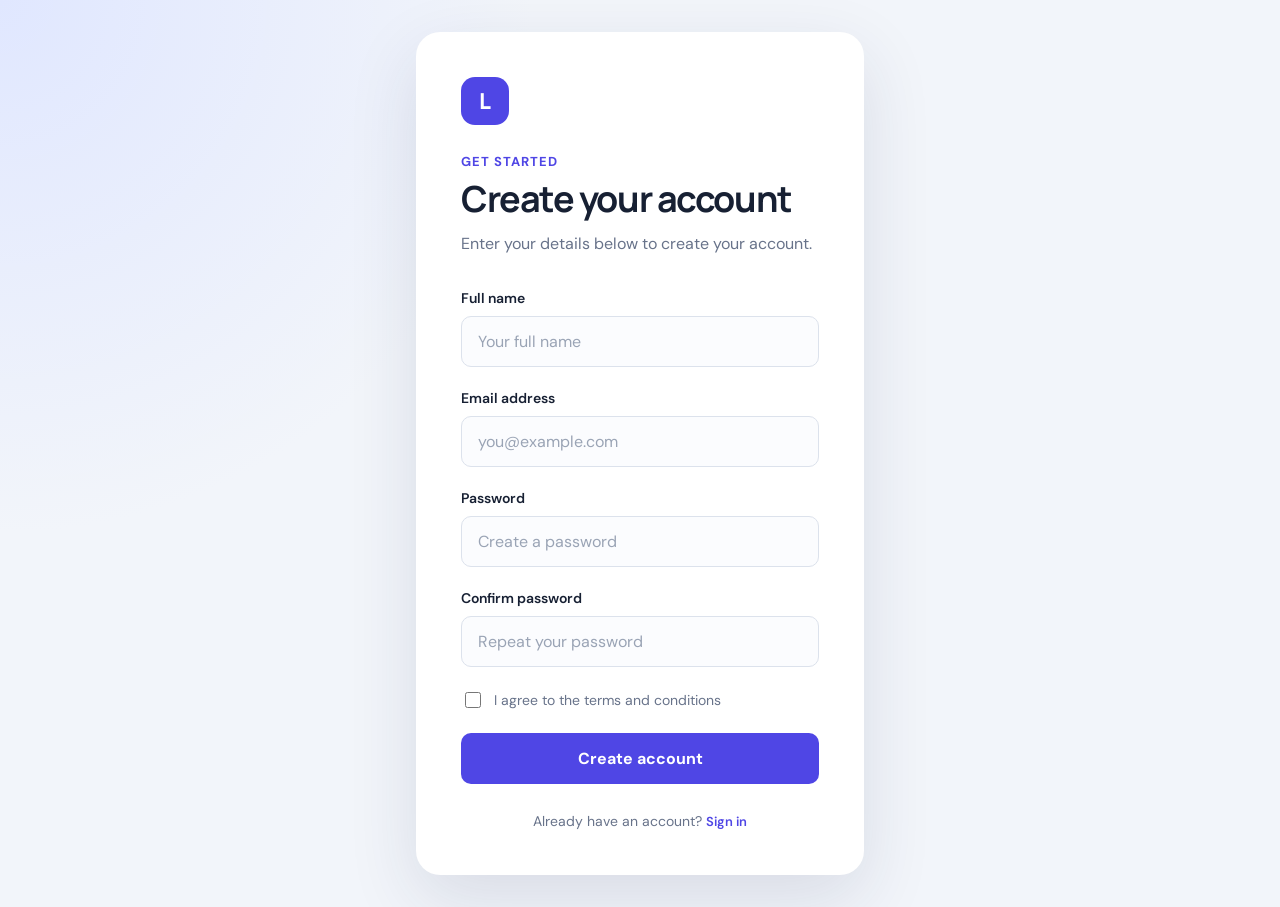
==== register.html @ 18417438 "Add connected HTML/CSS registration page" ====
<!DOCTYPE html>
<html lang="en">
<head>
  <meta charset="UTF-8">
  <meta name="viewport" content="width=device-width, initial-scale=1.0">
  <meta name="description" content="A responsive HTML and CSS registration page">
  <title>Create account | Welcome</title>
  <link rel="stylesheet" href="styles.css">
</head>
<body>
  <main class="page-shell">
    <section class="login-card" aria-labelledby="register-title">
      <div class="brand-mark" aria-hidden="true">L</div>
      <p class="eyebrow">Get started</p>
      <h1 id="register-title">Create your account</h1>
      <p class="intro">Enter your details below to create your account.</p>

      <form class="login-form" action="#" method="post">
        <div class="field-group">
          <label for="full-name">Full name</label>
          <input id="full-name" name="full-name" type="text" autocomplete="name" placeholder="Your full name" required>
        </div>

        <div class="field-group">
          <label for="email">Email address</label>
          <input id="email" name="email" type="email" autocomplete="email" placeholder="you@example.com" required>
        </div>

        <div class="field-group">
          <label for="password">Password</label>
          <input id="password" name="password" type="password" autocomplete="new-password" placeholder="Create a password" minlength="6" required>
        </div>

        <div class="field-group">
          <label for="confirm-password">Confirm password</label>
          <input id="confirm-password" name="confirm-password" type="password" autocomplete="new-password" placeholder="Repeat your password" minlength="6" required>
        </div>

        <label class="remember-option" for="terms">
          <input id="terms" name="terms" type="checkbox" required>
          <span>I agree to the terms and conditions</span>
        </label>

        <button type="submit">Create account</button>
      </form>

      <p class="signup-prompt">Already have an account? <a href="index.html" class="text-link">Sign in</a></p>
    </section>
  </main>
</body>
</html>
---- styles.css ----
@import url('https://fonts.googleapis.com/css2?family=DM+Sans:wght@400;500;600;700&family=Manrope:wght@700;800&display=swap');

:root {
  color-scheme: light;
  --ink: #172033;
  --muted: #68738a;
  --line: #dce2ec;
  --surface: #ffffff;
  --background: #f2f5fa;
  --primary: #4f46e5;
  --primary-dark: #3730a3;
  --focus: rgba(79, 70, 229, 0.18);
}

* { box-sizing: border-box; }

body {
  margin: 0;
  min-width: 320px;
  min-height: 100vh;
  color: var(--ink);
  background: var(--background);
  font-family: 'DM Sans', system-ui, -apple-system, BlinkMacSystemFont, 'Segoe UI', sans-serif;
}

.page-shell {
  display: grid;
  min-height: 100vh;
  place-items: center;
  padding: 32px 20px;
  background: radial-gradient(circle at top left, #e0e7ff 0, transparent 34%), var(--background);
}

.login-card {
  width: min(100%, 448px);
  padding: 44px;
  border: 1px solid rgba(255, 255, 255, 0.75);
  border-radius: 24px;
  background: var(--surface);
  box-shadow: 0 24px 70px rgba(33, 45, 79, 0.12);
}

.brand-mark {
  display: grid;
  width: 48px;
  height: 48px;
  margin-bottom: 28px;
  place-items: center;
  border-radius: 14px;
  color: #fff;
  background: var(--primary);
  font-family: 'Manrope', sans-serif;
  font-size: 22px;
  font-weight: 800;
}

.eyebrow {
  margin: 0 0 8px;
  color: var(--primary);
  font-size: 13px;
  font-weight: 700;
  letter-spacing: 0.08em;
  text-transform: uppercase;
}

h1 {
  margin: 0;
  font-family: 'Manrope', sans-serif;
  font-size: clamp(28px, 5vw, 36px);
  letter-spacing: -0.04em;
  line-height: 1.15;
}

.intro { margin: 12px 0 32px; color: var(--muted); line-height: 1.6; }
.login-form { display: grid; gap: 22px; }
.field-group { display: grid; gap: 9px; }
.field-label-row { display: flex; align-items: center; justify-content: space-between; gap: 16px; }
label { color: var(--ink); font-size: 14px; font-weight: 600; }

input[type='text'], input[type='email'], input[type='password'] {
  width: 100%;
  padding: 14px 16px;
  border: 1px solid var(--line);
  border-radius: 10px;
  color: var(--ink);
  background: #fbfcfe;
  font: inherit;
  outline: none;
  transition: border-color 160ms ease, box-shadow 160ms ease, background 160ms ease;
}

input[type='text']:focus, input[type='email']:focus, input[type='password']:focus {
  border-color: var(--primary);
  background: #fff;
  box-shadow: 0 0 0 4px var(--focus);
}

input::placeholder { color: #9aa4b5; }
.text-link { color: var(--primary); font-size: 13px; font-weight: 600; text-decoration: none; }
.text-link:hover, .text-link:focus-visible { color: var(--primary-dark); text-decoration: underline; }
.remember-option { display: flex; align-items: center; gap: 10px; color: var(--muted); font-weight: 400; }
.remember-option input { width: 16px; height: 16px; accent-color: var(--primary); }

button {
  width: 100%;
  padding: 15px 20px;
  border: 0;
  border-radius: 10px;
  color: #fff;
  background: var(--primary);
  cursor: pointer;
  font: inherit;
  font-weight: 700;
  transition: background 160ms ease, transform 160ms ease, box-shadow 160ms ease;
}

button:hover { background: var(--primary-dark); transform: translateY(-1px); box-shadow: 0 8px 18px rgba(79, 70, 229, 0.25); }
button:focus-visible { outline: 3px solid var(--focus); outline-offset: 3px; }
.signup-prompt { margin: 28px 0 0; color: var(--muted); text-align: center; font-size: 14px; }

@media (max-width: 480px) {
  .page-shell { padding: 20px 14px; }
  .login-card { padding: 32px 24px; border-radius: 18px; }
  .field-label-row { align-items: flex-start; flex-direction: column; gap: 6px; }
}

@media (prefers-reduced-motion: reduce) {
  *, *::before, *::after { scroll-behavior: auto !important; transition-duration: 0.01ms !important; }
}
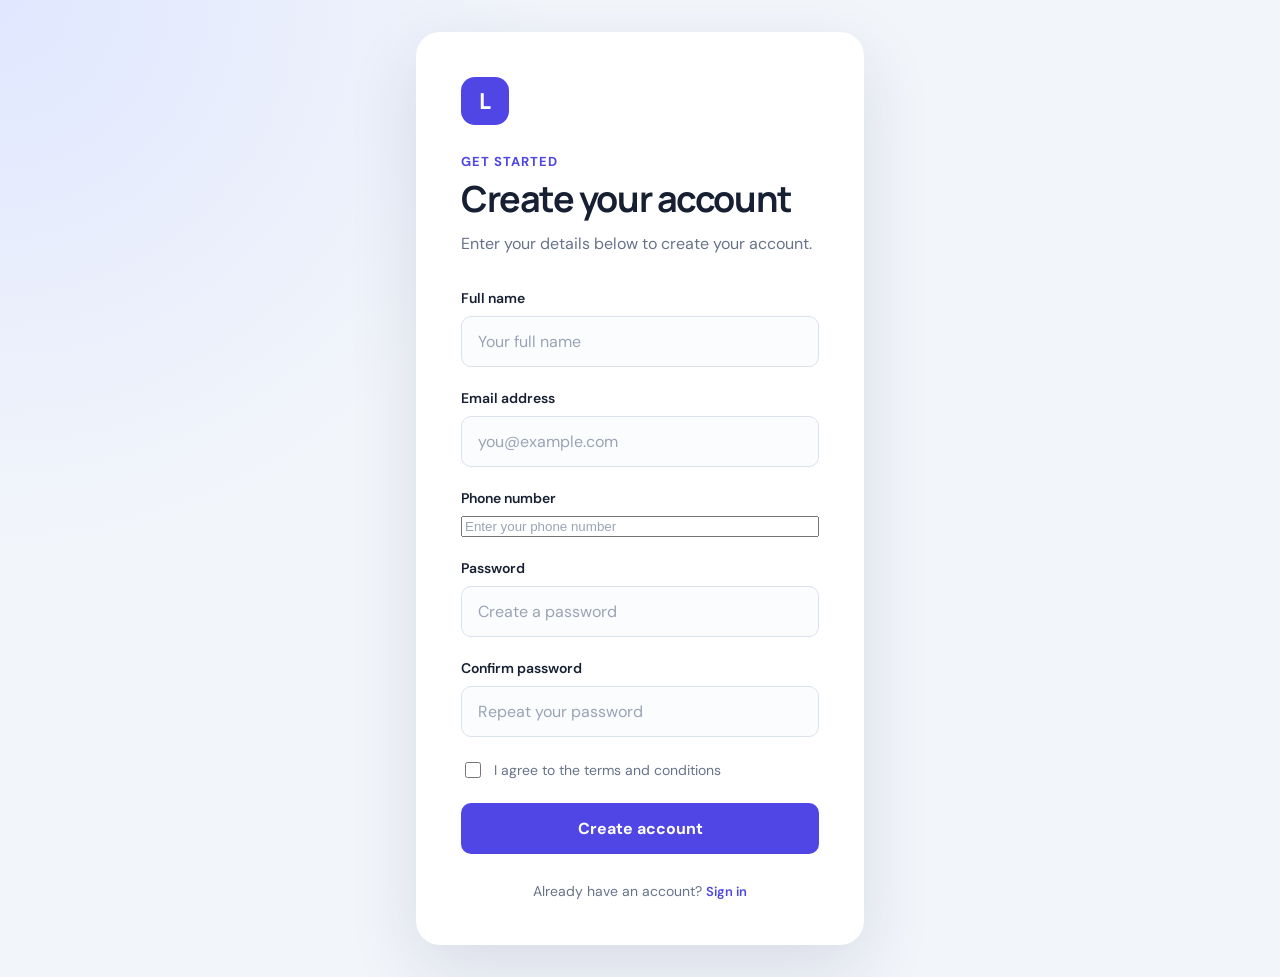
==== commit b0d83d86: "feat: add phone number to registration form" ====
--- a/register.html
+++ b/register.html
@@ -27,6 +27,11 @@
         </div>
 
         <div class="field-group">
+          <label for="phone">Phone number</label>
+          <input id="phone" name="phone" type="tel" autocomplete="tel" inputmode="tel" placeholder="Enter your phone number" required>
+        </div>
+
+        <div class="field-group">
           <label for="password">Password</label>
           <input id="password" name="password" type="password" autocomplete="new-password" placeholder="Create a password" minlength="6" required>
         </div>
